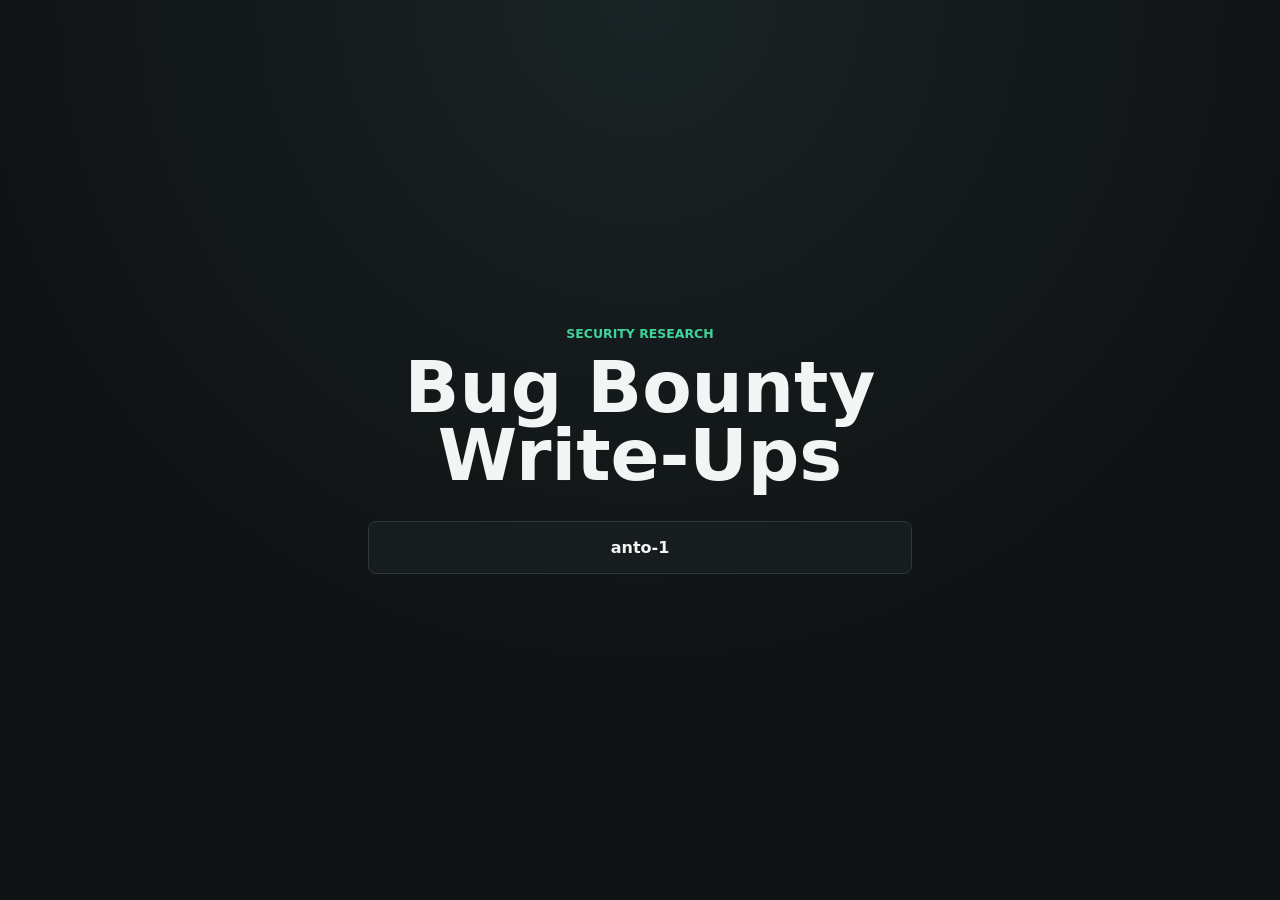
==== index.html @ 87f1a01c "Publish bug bounty write-up page" ====
<!doctype html>
<html lang="en">
<head>
  <meta charset="utf-8">
  <meta name="viewport" content="width=device-width, initial-scale=1">
  <title>Bug Bounty Write-Ups</title>
  <link rel="stylesheet" href="style.css">
</head>
<body>
  <main class="page">
    <section class="list-wrap" aria-labelledby="page-title">
      <p class="eyebrow">Security research</p>
      <h1 id="page-title">Bug Bounty Write-Ups</h1>
      <nav aria-label="Write-up list">
        <ul class="writeup-list">
          <li><a href="anto-1/">anto-1</a></li>
        </ul>
      </nav>
    </section>
  </main>
</body>
</html>
---- style.css ----
:root {
  color-scheme: dark;
  --bg: #101314;
  --panel: #171c1e;
  --text: #f1f5f4;
  --muted: #9db0ad;
  --line: #2d3839;
  --accent: #40d39a;
}

* {
  box-sizing: border-box;
}

body {
  margin: 0;
  min-height: 100vh;
  font-family: Inter, ui-sans-serif, system-ui, -apple-system, BlinkMacSystemFont, "Segoe UI", sans-serif;
  background: radial-gradient(circle at top, #192325 0, var(--bg) 42rem);
  color: var(--text);
}

a {
  color: inherit;
}

.page {
  min-height: 100vh;
  display: grid;
  place-items: center;
  padding: 2rem;
}

.list-wrap {
  width: min(100%, 34rem);
  text-align: center;
}

.eyebrow {
  margin: 0 0 0.75rem;
  color: var(--accent);
  font-size: 0.78rem;
  font-weight: 700;
  letter-spacing: 0;
  text-transform: uppercase;
}

h1 {
  margin: 0 0 2rem;
  font-size: clamp(2.25rem, 8vw, 4.5rem);
  line-height: 0.95;
}

.writeup-list {
  display: grid;
  gap: 0.75rem;
  padding: 0;
  margin: 0;
  list-style: none;
}

.writeup-list a,
.back-link {
  display: block;
  border: 1px solid var(--line);
  border-radius: 8px;
  padding: 1rem 1.15rem;
  background: var(--panel);
  color: var(--text);
  font-weight: 700;
  text-decoration: none;
  transition: border-color 160ms ease, transform 160ms ease, background 160ms ease;
}

.writeup-list a:hover,
.writeup-list a:focus-visible,
.back-link:hover,
.back-link:focus-visible {
  border-color: var(--accent);
  background: #1b2525;
  outline: none;
  transform: translateY(-1px);
}

.article {
  width: min(100%, 46rem);
  margin: 0 auto;
  padding: 5rem 1.25rem;
}

.article h1 {
  margin-bottom: 1rem;
}

.article p {
  color: var(--muted);
  font-size: 1.05rem;
  line-height: 1.7;
}

.back-link {
  display: inline-block;
  margin-top: 2rem;
}
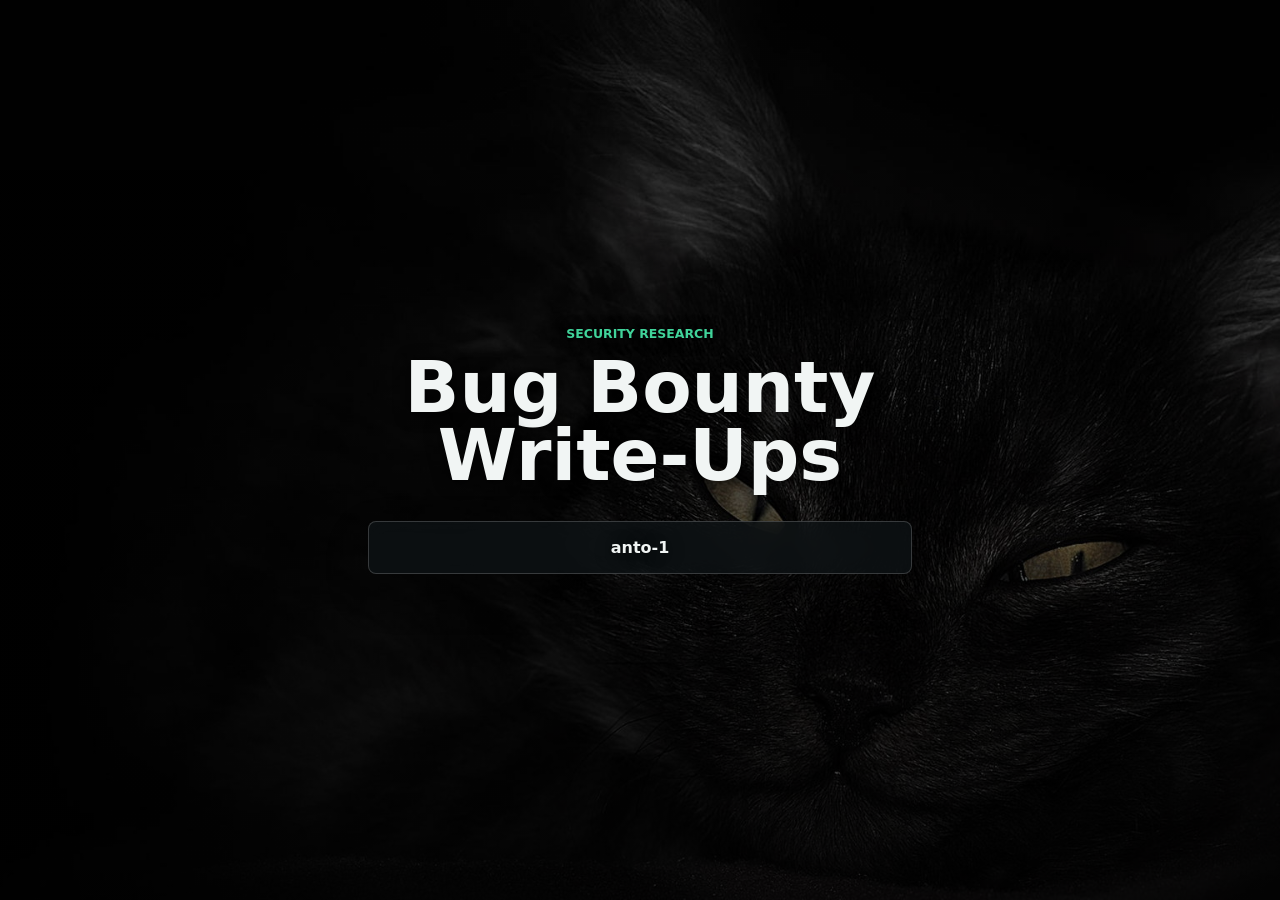
==== commit 9c6f91cc: "Use provided image as landing background" ====
--- a/index.html
+++ b/index.html
@@ -6,7 +6,7 @@
   <title>Bug Bounty Write-Ups</title>
   <link rel="stylesheet" href="style.css">
 </head>
-<body>
+<body class="landing-page">
   <main class="page">
     <section class="list-wrap" aria-labelledby="page-title">
       <p class="eyebrow">Security research</p>
--- a/style.css
+++ b/style.css
@@ -1,10 +1,10 @@
 :root {
   color-scheme: dark;
   --bg: #101314;
-  --panel: #171c1e;
+  --panel: rgba(14, 20, 22, 0.74);
   --text: #f1f5f4;
-  --muted: #9db0ad;
-  --line: #2d3839;
+  --muted: #c0cecc;
+  --line: rgba(255, 255, 255, 0.18);
   --accent: #40d39a;
 }
 
@@ -16,8 +16,18 @@
   margin: 0;
   min-height: 100vh;
   font-family: Inter, ui-sans-serif, system-ui, -apple-system, BlinkMacSystemFont, "Segoe UI", sans-serif;
-  background: radial-gradient(circle at top, #192325 0, var(--bg) 42rem);
+  background:
+    linear-gradient(180deg, rgba(3, 6, 9, 0.5), rgba(3, 6, 9, 0.78)),
+    url("assets/deep-field-bg.jpg") center center / cover no-repeat fixed,
+    var(--bg);
   color: var(--text);
+}
+
+body.landing-page {
+  background:
+    linear-gradient(180deg, rgba(0, 0, 0, 0.44), rgba(0, 0, 0, 0.76)),
+    url("assets/landing-bg.jpg") center center / cover no-repeat fixed,
+    var(--bg);
 }
 
 a {
@@ -34,6 +44,7 @@
 .list-wrap {
   width: min(100%, 34rem);
   text-align: center;
+  text-shadow: 0 2px 16px rgba(0, 0, 0, 0.72);
 }
 
 .eyebrow {
@@ -69,6 +80,8 @@
   color: var(--text);
   font-weight: 700;
   text-decoration: none;
+  backdrop-filter: blur(12px);
+  box-shadow: 0 18px 42px rgba(0, 0, 0, 0.26);
   transition: border-color 160ms ease, transform 160ms ease, background 160ms ease;
 }
 
@@ -77,7 +90,7 @@
 .back-link:hover,
 .back-link:focus-visible {
   border-color: var(--accent);
-  background: #1b2525;
+  background: rgba(21, 31, 30, 0.86);
   outline: none;
   transform: translateY(-1px);
 }
@@ -86,6 +99,7 @@
   width: min(100%, 46rem);
   margin: 0 auto;
   padding: 5rem 1.25rem;
+  text-shadow: 0 2px 16px rgba(0, 0, 0, 0.72);
 }
 
 .article h1 {
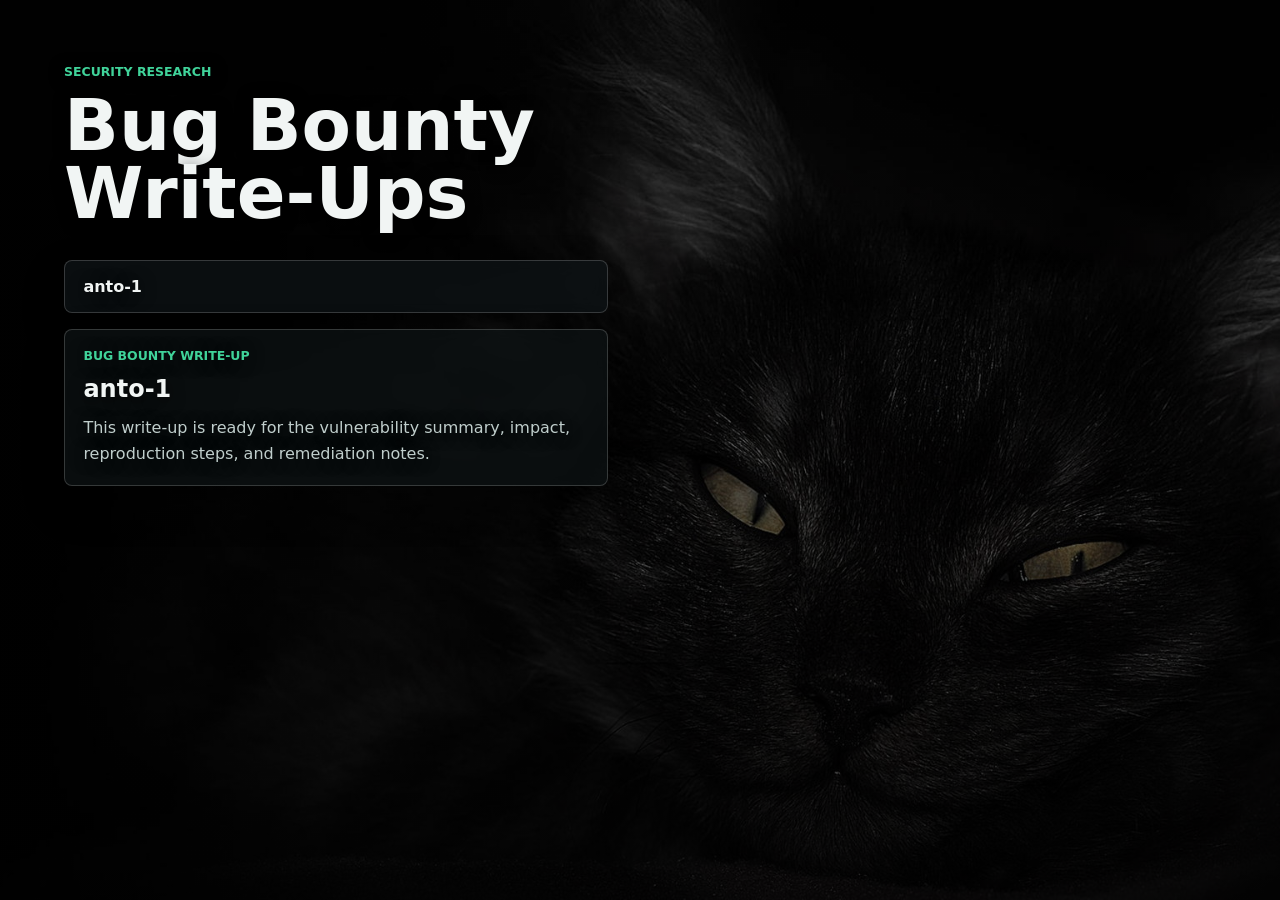
==== commit b2384629: "Keep write-up content on landing page" ====
--- a/index.html
+++ b/index.html
@@ -13,9 +13,14 @@
       <h1 id="page-title">Bug Bounty Write-Ups</h1>
       <nav aria-label="Write-up list">
         <ul class="writeup-list">
-          <li><a href="anto-1/">anto-1</a></li>
+          <li><a href="#anto-1">anto-1</a></li>
         </ul>
       </nav>
+      <section class="writeup-panel" id="anto-1" tabindex="-1">
+        <p class="eyebrow">Bug bounty write-up</p>
+        <h2>anto-1</h2>
+        <p>This write-up is ready for the vulnerability summary, impact, reproduction steps, and remediation notes.</p>
+      </section>
     </section>
   </main>
 </body>
--- a/style.css
+++ b/style.css
@@ -12,14 +12,15 @@
   box-sizing: border-box;
 }
 
+html {
+  scroll-behavior: smooth;
+}
+
 body {
   margin: 0;
   min-height: 100vh;
   font-family: Inter, ui-sans-serif, system-ui, -apple-system, BlinkMacSystemFont, "Segoe UI", sans-serif;
-  background:
-    linear-gradient(180deg, rgba(3, 6, 9, 0.5), rgba(3, 6, 9, 0.78)),
-    url("assets/deep-field-bg.jpg") center center / cover no-repeat fixed,
-    var(--bg);
+  background: var(--bg);
   color: var(--text);
 }
 
@@ -41,10 +42,19 @@
   padding: 2rem;
 }
 
+body.landing-page .page {
+  place-items: start;
+  padding: clamp(1.5rem, 5vw, 4rem);
+}
+
 .list-wrap {
   width: min(100%, 34rem);
   text-align: center;
   text-shadow: 0 2px 16px rgba(0, 0, 0, 0.72);
+}
+
+body.landing-page .list-wrap {
+  text-align: left;
 }
 
 .eyebrow {
@@ -66,12 +76,11 @@
   display: grid;
   gap: 0.75rem;
   padding: 0;
-  margin: 0;
+  margin: 0 0 1rem;
   list-style: none;
 }
 
-.writeup-list a,
-.back-link {
+.writeup-list a {
   display: block;
   border: 1px solid var(--line);
   border-radius: 8px;
@@ -86,33 +95,34 @@
 }
 
 .writeup-list a:hover,
-.writeup-list a:focus-visible,
-.back-link:hover,
-.back-link:focus-visible {
+.writeup-list a:focus-visible {
   border-color: var(--accent);
   background: rgba(21, 31, 30, 0.86);
   outline: none;
   transform: translateY(-1px);
 }
 
-.article {
-  width: min(100%, 46rem);
-  margin: 0 auto;
-  padding: 5rem 1.25rem;
-  text-shadow: 0 2px 16px rgba(0, 0, 0, 0.72);
+.writeup-panel {
+  border: 1px solid var(--line);
+  border-radius: 8px;
+  padding: 1.15rem;
+  background: rgba(14, 20, 22, 0.66);
+  backdrop-filter: blur(12px);
+  box-shadow: 0 18px 42px rgba(0, 0, 0, 0.26);
 }
 
-.article h1 {
-  margin-bottom: 1rem;
+.writeup-panel:focus {
+  outline: 1px solid var(--accent);
+  outline-offset: 4px;
 }
 
-.article p {
-  color: var(--muted);
-  font-size: 1.05rem;
-  line-height: 1.7;
+.writeup-panel h2 {
+  margin: 0 0 0.75rem;
+  font-size: 1.5rem;
 }
 
-.back-link {
-  display: inline-block;
-  margin-top: 2rem;
+.writeup-panel p:last-child {
+  margin: 0;
+  color: var(--muted);
+  line-height: 1.6;
 }
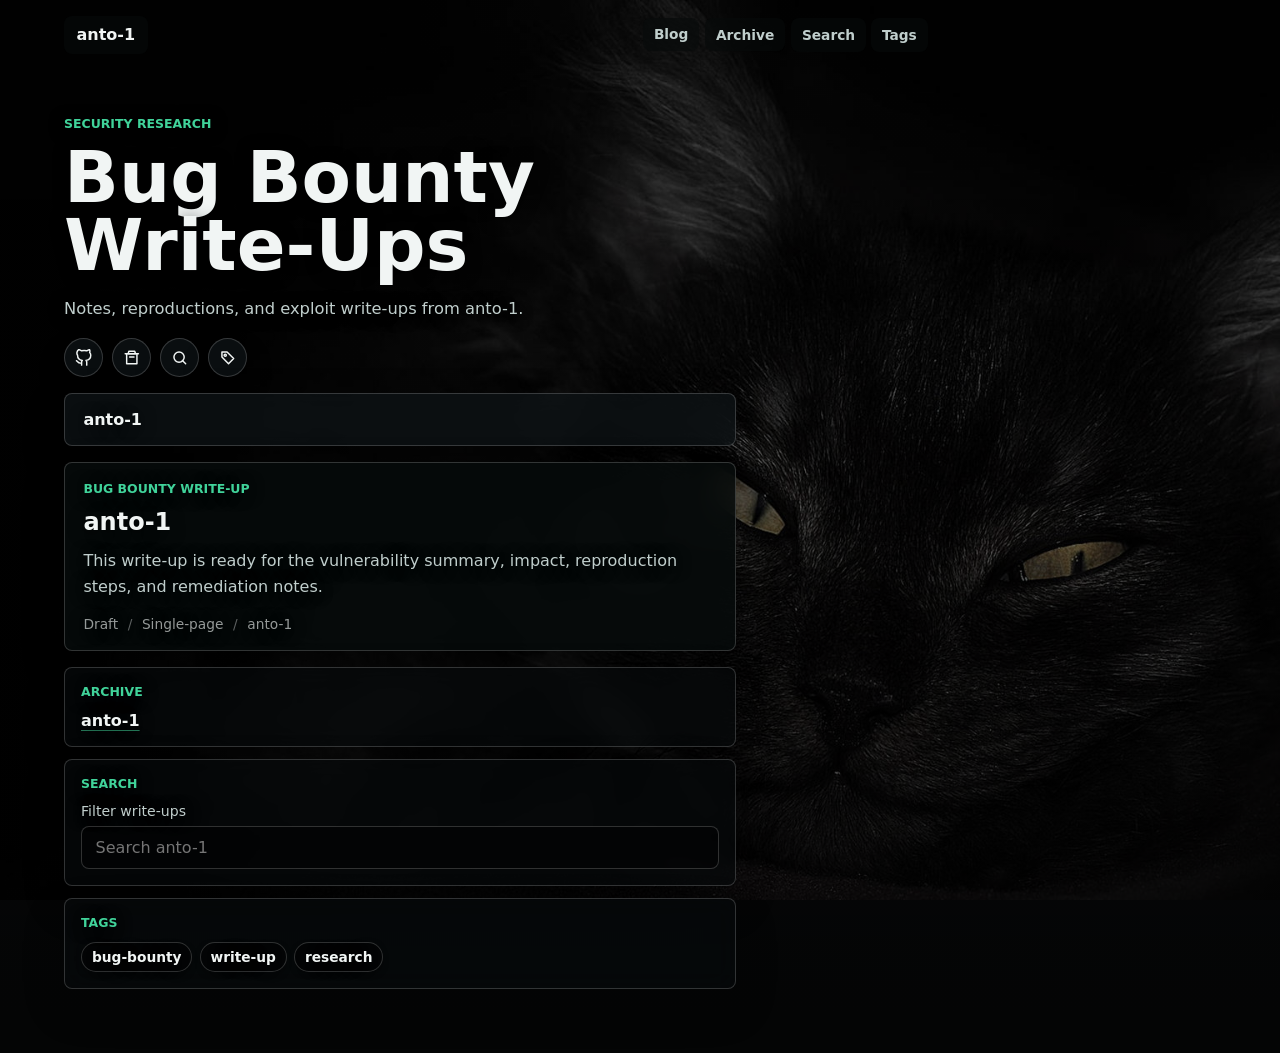
==== commit 9684dce0: "Add single-page blog scaffolding" ====
--- a/index.html
+++ b/index.html
@@ -6,22 +6,115 @@
   <title>Bug Bounty Write-Ups</title>
   <link rel="stylesheet" href="style.css">
 </head>
-<body class="landing-page">
-  <main class="page">
-    <section class="list-wrap" aria-labelledby="page-title">
+<body class="landing-page" id="top">
+  <header class="header">
+    <nav class="header-nav" aria-label="Primary navigation">
+      <a class="logo" href="#top" aria-label="anto-1 home">anto-1</a>
+      <ul class="menu">
+        <li><a href="#blog">Blog</a></li>
+        <li><a href="#archive">Archive</a></li>
+        <li><a href="#search">Search</a></li>
+        <li><a href="#tags">Tags</a></li>
+      </ul>
+    </nav>
+  </header>
+
+  <main class="page main">
+    <section class="list-wrap home-info" id="blog" aria-labelledby="page-title">
       <p class="eyebrow">Security research</p>
       <h1 id="page-title">Bug Bounty Write-Ups</h1>
+      <p class="intro">Notes, reproductions, and exploit write-ups from anto-1.</p>
+
+      <div class="social-icons" aria-label="Quick links">
+        <a href="https://github.com/anto-1" target="_blank" rel="noopener noreferrer" title="GitHub" aria-label="GitHub">
+          <svg viewBox="0 0 24 24" aria-hidden="true">
+            <path d="M9 19c-5 1.5-5-2.5-7-3m14 6v-3.87a3.37 3.37 0 0 0-.94-2.61c3.14-.35 6.44-1.54 6.44-7A5.44 5.44 0 0 0 20 4.77 5.07 5.07 0 0 0 19.91 1S18.73.65 16 2.48a13.38 13.38 0 0 0-7 0C6.27.65 5.09 1 5.09 1A5.44 5.44 0 0 0 3.5 8.55c0 5.42 3.3 6.61 6.44 7A3.37 3.37 0 0 0 9 18.13V22"></path>
+          </svg>
+        </a>
+        <a href="#archive" title="Archive" aria-label="Archive">
+          <svg viewBox="0 0 24 24" aria-hidden="true">
+            <path d="M3 6.5h18"></path>
+            <path d="M5 6.5V20h14V6.5"></path>
+            <path d="M8 3h8l1 3.5H7L8 3z"></path>
+            <path d="M9 11h6"></path>
+          </svg>
+        </a>
+        <a href="#search" title="Search" aria-label="Search">
+          <svg viewBox="0 0 24 24" aria-hidden="true">
+            <circle cx="11" cy="11" r="7"></circle>
+            <path d="m20 20-4.4-4.4"></path>
+          </svg>
+        </a>
+        <a href="#tags" title="Tags" aria-label="Tags">
+          <svg viewBox="0 0 24 24" aria-hidden="true">
+            <path d="M20 13 13 20 4 11V4h7l9 9z"></path>
+            <circle cx="8.5" cy="8.5" r="1.5"></circle>
+          </svg>
+        </a>
+      </div>
+
       <nav aria-label="Write-up list">
         <ul class="writeup-list">
           <li><a href="#anto-1">anto-1</a></li>
         </ul>
       </nav>
-      <section class="writeup-panel" id="anto-1" tabindex="-1">
-        <p class="eyebrow">Bug bounty write-up</p>
-        <h2>anto-1</h2>
-        <p>This write-up is ready for the vulnerability summary, impact, reproduction steps, and remediation notes.</p>
+
+      <article class="post-entry writeup-panel" id="anto-1" tabindex="-1" data-search="anto-1 bug bounty write-up vulnerability summary impact reproduction remediation">
+        <header class="entry-header">
+          <p class="eyebrow">Bug bounty write-up</p>
+          <h2>anto-1</h2>
+        </header>
+        <div class="entry-content">
+          <p>This write-up is ready for the vulnerability summary, impact, reproduction steps, and remediation notes.</p>
+        </div>
+        <footer class="entry-footer">
+          <span>Draft</span><span>Single-page</span><span>anto-1</span>
+        </footer>
+      </article>
+
+      <section class="scaffold-grid" aria-label="Site sections">
+        <section class="scaffold-panel" id="archive">
+          <p class="eyebrow">Archive</p>
+          <a href="#anto-1">anto-1</a>
+        </section>
+
+        <section class="scaffold-panel" id="search">
+          <p class="eyebrow">Search</p>
+          <label class="search-label" for="post-search">Filter write-ups</label>
+          <input id="post-search" class="search-field" type="search" placeholder="Search anto-1">
+          <p class="empty-state" id="search-empty" hidden>No matching write-ups.</p>
+        </section>
+
+        <section class="scaffold-panel" id="tags">
+          <p class="eyebrow">Tags</p>
+          <div class="tag-list">
+            <a href="#anto-1">bug-bounty</a>
+            <a href="#anto-1">write-up</a>
+            <a href="#anto-1">research</a>
+          </div>
+        </section>
       </section>
     </section>
   </main>
+
+  <script>
+    const searchInput = document.querySelector("#post-search");
+    const entries = [...document.querySelectorAll(".post-entry[data-search]")];
+    const emptyState = document.querySelector("#search-empty");
+
+    searchInput?.addEventListener("input", () => {
+      const query = searchInput.value.trim().toLowerCase();
+      let matches = 0;
+
+      entries.forEach((entry) => {
+        const text = entry.dataset.search.toLowerCase();
+        const visible = !query || text.includes(query);
+        entry.hidden = !visible;
+        matches += visible ? 1 : 0;
+      });
+
+      emptyState.hidden = matches > 0;
+    });
+  </script>
 </body>
 </html>
--- a/style.css
+++ b/style.css
@@ -2,10 +2,12 @@
   color-scheme: dark;
   --bg: #101314;
   --panel: rgba(14, 20, 22, 0.74);
+  --panel-strong: rgba(7, 11, 12, 0.82);
   --text: #f1f5f4;
   --muted: #c0cecc;
   --line: rgba(255, 255, 255, 0.18);
   --accent: #40d39a;
+  --accent-2: #f0c75e;
 }
 
 * {
@@ -35,6 +37,62 @@
   color: inherit;
 }
 
+.header {
+  position: fixed;
+  inset: 0 0 auto;
+  z-index: 10;
+  padding: 1rem clamp(1.5rem, 5vw, 4rem) 0;
+}
+
+.header-nav {
+  display: flex;
+  align-items: center;
+  justify-content: space-between;
+  gap: 1rem;
+  width: min(100%, 54rem);
+}
+
+.logo,
+.menu a {
+  border-radius: 8px;
+  background: rgba(7, 11, 12, 0.58);
+  color: var(--text);
+  text-decoration: none;
+  backdrop-filter: blur(12px);
+}
+
+.logo {
+  padding: 0.58rem 0.78rem;
+  font-weight: 800;
+}
+
+.menu {
+  display: flex;
+  flex-wrap: wrap;
+  justify-content: flex-end;
+  gap: 0.35rem;
+  padding: 0;
+  margin: 0;
+  list-style: none;
+}
+
+.menu a {
+  display: block;
+  padding: 0.55rem 0.68rem;
+  color: var(--muted);
+  font-size: 0.86rem;
+  font-weight: 700;
+}
+
+.logo:hover,
+.logo:focus-visible,
+.menu a:hover,
+.menu a:focus-visible {
+  color: var(--text);
+  outline: 1px solid var(--accent);
+  outline-offset: 2px;
+}
+
 .page {
   min-height: 100vh;
   display: grid;
@@ -44,11 +102,11 @@
 
 body.landing-page .page {
   place-items: start;
-  padding: clamp(1.5rem, 5vw, 4rem);
+  padding: clamp(5.75rem, 12vw, 7.25rem) clamp(1.5rem, 5vw, 4rem) clamp(1.5rem, 5vw, 4rem);
 }
 
 .list-wrap {
-  width: min(100%, 34rem);
+  width: min(100%, 42rem);
   text-align: center;
   text-shadow: 0 2px 16px rgba(0, 0, 0, 0.72);
 }
@@ -67,9 +125,57 @@
 }
 
 h1 {
-  margin: 0 0 2rem;
+  margin: 0 0 1rem;
   font-size: clamp(2.25rem, 8vw, 4.5rem);
   line-height: 0.95;
+}
+
+.intro {
+  max-width: 30rem;
+  margin: 0 0 1rem;
+  color: var(--muted);
+  font-size: 1.02rem;
+  line-height: 1.6;
+}
+
+.social-icons {
+  display: flex;
+  flex-wrap: wrap;
+  gap: 0.55rem;
+  margin: 0 0 1rem;
+}
+
+.social-icons a {
+  display: grid;
+  width: 2.45rem;
+  height: 2.45rem;
+  place-items: center;
+  border: 1px solid var(--line);
+  border-radius: 50%;
+  background: var(--panel);
+  color: var(--text);
+  text-decoration: none;
+  backdrop-filter: blur(12px);
+  box-shadow: 0 14px 28px rgba(0, 0, 0, 0.24);
+  transition: border-color 160ms ease, transform 160ms ease, background 160ms ease;
+}
+
+.social-icons a:hover,
+.social-icons a:focus-visible {
+  border-color: var(--accent-2);
+  background: rgba(21, 31, 30, 0.86);
+  outline: none;
+  transform: translateY(-1px);
+}
+
+.social-icons svg {
+  width: 1.1rem;
+  height: 1.1rem;
+  fill: none;
+  stroke: currentColor;
+  stroke-linecap: round;
+  stroke-linejoin: round;
+  stroke-width: 2;
 }
 
 .writeup-list {
@@ -103,10 +209,11 @@
 }
 
 .writeup-panel {
+  margin-bottom: 1rem;
   border: 1px solid var(--line);
   border-radius: 8px;
   padding: 1.15rem;
-  background: rgba(14, 20, 22, 0.66);
+  background: var(--panel-strong);
   backdrop-filter: blur(12px);
   box-shadow: 0 18px 42px rgba(0, 0, 0, 0.26);
 }
@@ -121,8 +228,108 @@
   font-size: 1.5rem;
 }
 
+.entry-content p,
 .writeup-panel p:last-child {
   margin: 0;
   color: var(--muted);
   line-height: 1.6;
 }
+
+.entry-footer {
+  display: flex;
+  flex-wrap: wrap;
+  gap: 0.35rem 0.6rem;
+  margin-top: 1rem;
+  color: rgba(241, 245, 244, 0.62);
+  font-size: 0.86rem;
+}
+
+.entry-footer span + span::before {
+  content: "/";
+  margin-right: 0.6rem;
+  color: rgba(241, 245, 244, 0.38);
+}
+
+.scaffold-grid {
+  display: grid;
+  gap: 0.75rem;
+}
+
+.scaffold-panel {
+  border: 1px solid var(--line);
+  border-radius: 8px;
+  padding: 1rem;
+  background: rgba(7, 11, 12, 0.6);
+  backdrop-filter: blur(12px);
+  box-shadow: 0 18px 42px rgba(0, 0, 0, 0.22);
+}
+
+.scaffold-panel a {
+  color: var(--text);
+  font-weight: 700;
+  text-decoration-color: rgba(64, 211, 154, 0.58);
+  text-underline-offset: 0.22rem;
+}
+
+.search-label {
+  display: block;
+  margin: 0 0 0.45rem;
+  color: var(--muted);
+  font-size: 0.88rem;
+}
+
+.search-field {
+  width: 100%;
+  min-height: 2.65rem;
+  border: 1px solid var(--line);
+  border-radius: 8px;
+  padding: 0 0.85rem;
+  background: rgba(0, 0, 0, 0.34);
+  color: var(--text);
+  font: inherit;
+}
+
+.search-field:focus {
+  border-color: var(--accent);
+  outline: none;
+}
+
+.empty-state {
+  margin: 0.75rem 0 0;
+  color: var(--muted);
+}
+
+.tag-list {
+  display: flex;
+  flex-wrap: wrap;
+  gap: 0.45rem;
+}
+
+.tag-list a {
+  border: 1px solid var(--line);
+  border-radius: 999px;
+  padding: 0.38rem 0.62rem;
+  background: rgba(0, 0, 0, 0.24);
+  font-size: 0.86rem;
+  text-decoration: none;
+}
+
+@media (max-width: 640px) {
+  .header {
+    position: static;
+    padding-bottom: 0;
+  }
+
+  .header-nav {
+    align-items: flex-start;
+    flex-direction: column;
+  }
+
+  .menu {
+    justify-content: flex-start;
+  }
+
+  body.landing-page .page {
+    padding-top: 1.5rem;
+  }
+}
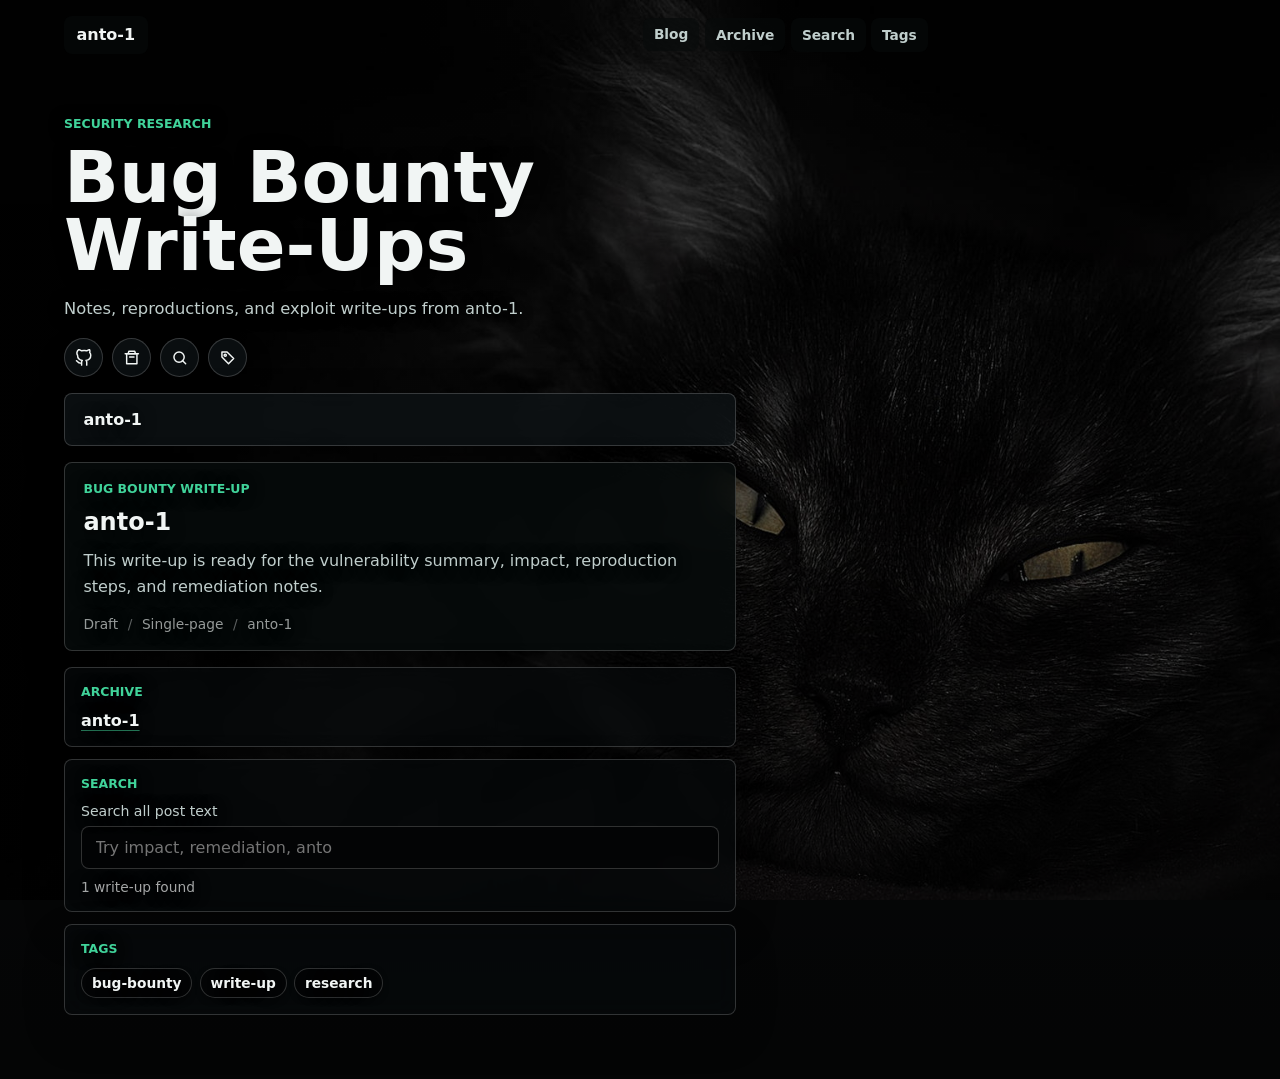
==== commit e8ae8c16: "Add fuzzy post search" ====
--- a/index.html
+++ b/index.html
@@ -59,18 +59,20 @@
         </ul>
       </nav>
 
-      <article class="post-entry writeup-panel" id="anto-1" tabindex="-1" data-search="anto-1 bug bounty write-up vulnerability summary impact reproduction remediation">
-        <header class="entry-header">
-          <p class="eyebrow">Bug bounty write-up</p>
-          <h2>anto-1</h2>
-        </header>
-        <div class="entry-content">
-          <p>This write-up is ready for the vulnerability summary, impact, reproduction steps, and remediation notes.</p>
-        </div>
-        <footer class="entry-footer">
-          <span>Draft</span><span>Single-page</span><span>anto-1</span>
-        </footer>
-      </article>
+      <div class="post-list" id="post-list">
+        <article class="post-entry writeup-panel" id="anto-1" tabindex="-1" data-search="anto-1 bug bounty write-up vulnerability summary impact reproduction remediation">
+          <header class="entry-header">
+            <p class="eyebrow">Bug bounty write-up</p>
+            <h2>anto-1</h2>
+          </header>
+          <div class="entry-content">
+            <p>This write-up is ready for the vulnerability summary, impact, reproduction steps, and remediation notes.</p>
+          </div>
+          <footer class="entry-footer">
+            <span>Draft</span><span>Single-page</span><span>anto-1</span>
+          </footer>
+        </article>
+      </div>
 
       <section class="scaffold-grid" aria-label="Site sections">
         <section class="scaffold-panel" id="archive">
@@ -80,8 +82,9 @@
 
         <section class="scaffold-panel" id="search">
           <p class="eyebrow">Search</p>
-          <label class="search-label" for="post-search">Filter write-ups</label>
-          <input id="post-search" class="search-field" type="search" placeholder="Search anto-1">
+          <label class="search-label" for="post-search">Search all post text</label>
+          <input id="post-search" class="search-field" type="search" placeholder="Try impact, remediation, anto">
+          <output class="result-count" id="search-count" for="post-search" aria-live="polite"></output>
           <p class="empty-state" id="search-empty" hidden>No matching write-ups.</p>
         </section>
 
@@ -99,22 +102,83 @@
 
   <script>
     const searchInput = document.querySelector("#post-search");
-    const entries = [...document.querySelectorAll(".post-entry[data-search]")];
+    const entries = [...document.querySelectorAll(".post-entry")];
+    const resultCount = document.querySelector("#search-count");
     const emptyState = document.querySelector("#search-empty");
 
-    searchInput?.addEventListener("input", () => {
-      const query = searchInput.value.trim().toLowerCase();
+    const normalize = (value) => value
+      .toLowerCase()
+      .normalize("NFKD")
+      .replace(/[\u0300-\u036f]/g, "")
+      .replace(/[^a-z0-9]+/g, " ")
+      .trim();
+
+    const postList = document.querySelector("#post-list");
+
+    const posts = entries.map((entry, index) => {
+      const title = entry.querySelector("h2")?.textContent ?? "";
+      const text = normalize(`${title} ${entry.textContent} ${entry.dataset.search ?? ""}`);
+
+      return { entry, index, text, title };
+    });
+
+    const scoreToken = (token, text) => {
+      if (!token) return 0;
+
+      const exactIndex = text.indexOf(token);
+      if (exactIndex >= 0) {
+        const wordBoundaryBonus = exactIndex === 0 || text[exactIndex - 1] === " " ? 20 : 0;
+        return 100 + wordBoundaryBonus - Math.min(exactIndex, 40);
+      }
+
+      let cursor = 0;
+      let first = -1;
+      let previous = -1;
+      let gapPenalty = 0;
+
+      for (const char of token) {
+        const found = text.indexOf(char, cursor);
+
+        if (found === -1) return -1;
+        if (first === -1) first = found;
+        if (previous !== -1) gapPenalty += found - previous - 1;
+
+        previous = found;
+        cursor = found + 1;
+      }
+
+      return 60 - Math.min(first, 30) - Math.min(gapPenalty, 40);
+    };
+
+    const updateSearch = () => {
+      const tokens = normalize(searchInput?.value ?? "").split(" ").filter(Boolean);
+      const ranked = posts.map((post) => {
+        const score = tokens.reduce((total, token) => {
+          if (total < 0) return -1;
+
+          const tokenScore = scoreToken(token, post.text);
+          return tokenScore < 0 ? -1 : total + tokenScore;
+        }, 0);
+
+        return { ...post, score };
+      });
+
       let matches = 0;
-
-      entries.forEach((entry) => {
-        const text = entry.dataset.search.toLowerCase();
-        const visible = !query || text.includes(query);
+      ranked
+        .sort((a, b) => b.score - a.score || a.index - b.index)
+        .forEach(({ entry, score }) => {
+        const visible = tokens.length === 0 || score >= 0;
         entry.hidden = !visible;
+        postList?.append(entry);
         matches += visible ? 1 : 0;
       });
 
       emptyState.hidden = matches > 0;
-    });
+      resultCount.textContent = `${matches} ${matches === 1 ? "write-up" : "write-ups"} found`;
+    };
+
+    searchInput?.addEventListener("input", updateSearch);
+    updateSearch();
   </script>
 </body>
 </html>
--- a/style.css
+++ b/style.css
@@ -208,6 +208,14 @@
   transform: translateY(-1px);
 }
 
+[hidden] {
+  display: none !important;
+}
+
+.post-list {
+  display: grid;
+}
+
 .writeup-panel {
   margin-bottom: 1rem;
   border: 1px solid var(--line);
@@ -294,6 +302,13 @@
   outline: none;
 }
 
+.result-count {
+  display: block;
+  margin-top: 0.65rem;
+  color: rgba(241, 245, 244, 0.68);
+  font-size: 0.86rem;
+}
+
 .empty-state {
   margin: 0.75rem 0 0;
   color: var(--muted);
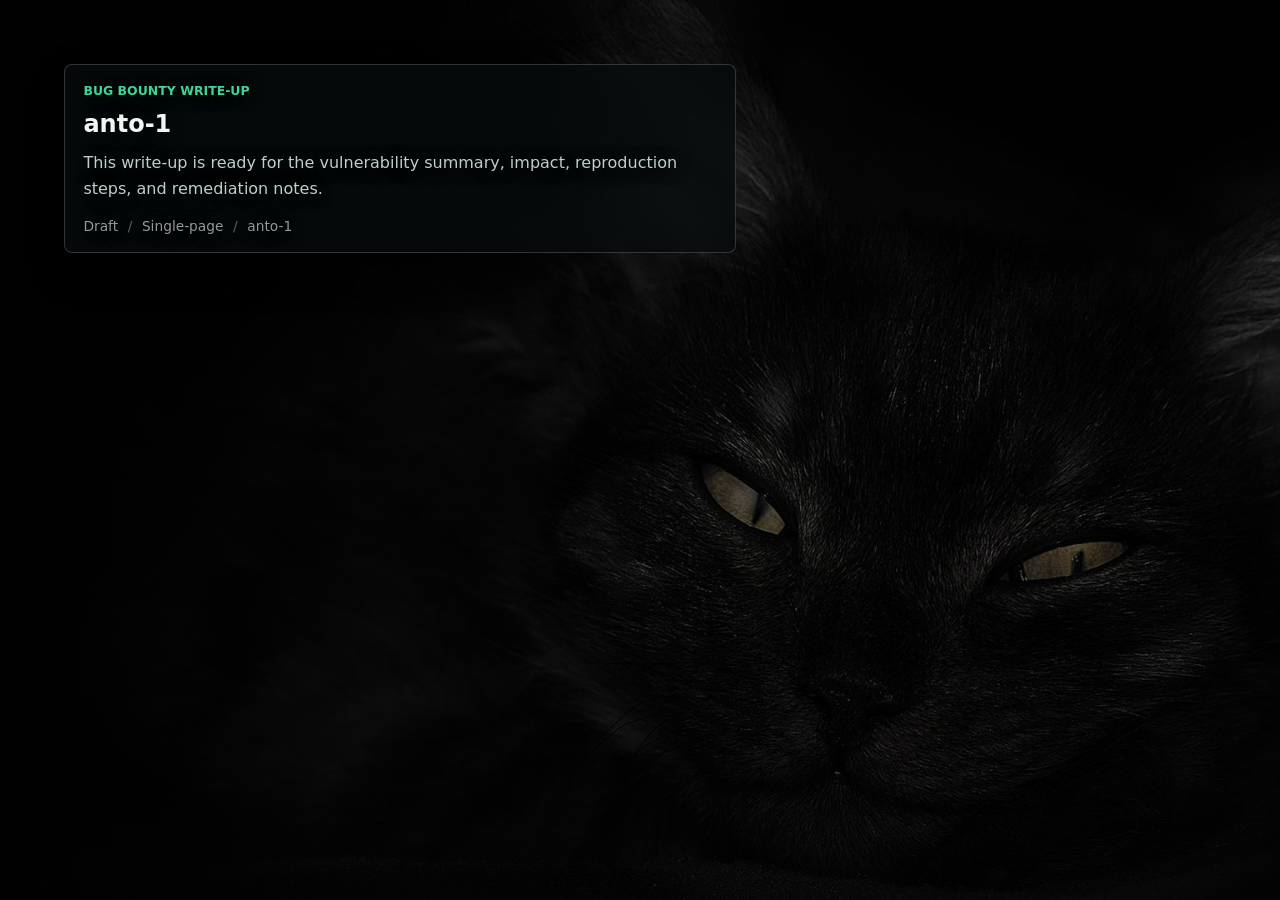
==== commit 72545ce4: "Keep only blog post entries" ====
--- a/index.html
+++ b/index.html
@@ -6,179 +6,22 @@
   <title>Bug Bounty Write-Ups</title>
   <link rel="stylesheet" href="style.css">
 </head>
-<body class="landing-page" id="top">
-  <header class="header">
-    <nav class="header-nav" aria-label="Primary navigation">
-      <a class="logo" href="#top" aria-label="anto-1 home">anto-1</a>
-      <ul class="menu">
-        <li><a href="#blog">Blog</a></li>
-        <li><a href="#archive">Archive</a></li>
-        <li><a href="#search">Search</a></li>
-        <li><a href="#tags">Tags</a></li>
-      </ul>
-    </nav>
-  </header>
-
-  <main class="page main">
-    <section class="list-wrap home-info" id="blog" aria-labelledby="page-title">
-      <p class="eyebrow">Security research</p>
-      <h1 id="page-title">Bug Bounty Write-Ups</h1>
-      <p class="intro">Notes, reproductions, and exploit write-ups from anto-1.</p>
-
-      <div class="social-icons" aria-label="Quick links">
-        <a href="https://github.com/anto-1" target="_blank" rel="noopener noreferrer" title="GitHub" aria-label="GitHub">
-          <svg viewBox="0 0 24 24" aria-hidden="true">
-            <path d="M9 19c-5 1.5-5-2.5-7-3m14 6v-3.87a3.37 3.37 0 0 0-.94-2.61c3.14-.35 6.44-1.54 6.44-7A5.44 5.44 0 0 0 20 4.77 5.07 5.07 0 0 0 19.91 1S18.73.65 16 2.48a13.38 13.38 0 0 0-7 0C6.27.65 5.09 1 5.09 1A5.44 5.44 0 0 0 3.5 8.55c0 5.42 3.3 6.61 6.44 7A3.37 3.37 0 0 0 9 18.13V22"></path>
-          </svg>
-        </a>
-        <a href="#archive" title="Archive" aria-label="Archive">
-          <svg viewBox="0 0 24 24" aria-hidden="true">
-            <path d="M3 6.5h18"></path>
-            <path d="M5 6.5V20h14V6.5"></path>
-            <path d="M8 3h8l1 3.5H7L8 3z"></path>
-            <path d="M9 11h6"></path>
-          </svg>
-        </a>
-        <a href="#search" title="Search" aria-label="Search">
-          <svg viewBox="0 0 24 24" aria-hidden="true">
-            <circle cx="11" cy="11" r="7"></circle>
-            <path d="m20 20-4.4-4.4"></path>
-          </svg>
-        </a>
-        <a href="#tags" title="Tags" aria-label="Tags">
-          <svg viewBox="0 0 24 24" aria-hidden="true">
-            <path d="M20 13 13 20 4 11V4h7l9 9z"></path>
-            <circle cx="8.5" cy="8.5" r="1.5"></circle>
-          </svg>
-        </a>
-      </div>
-
-      <nav aria-label="Write-up list">
-        <ul class="writeup-list">
-          <li><a href="#anto-1">anto-1</a></li>
-        </ul>
-      </nav>
-
-      <div class="post-list" id="post-list">
-        <article class="post-entry writeup-panel" id="anto-1" tabindex="-1" data-search="anto-1 bug bounty write-up vulnerability summary impact reproduction remediation">
-          <header class="entry-header">
-            <p class="eyebrow">Bug bounty write-up</p>
-            <h2>anto-1</h2>
-          </header>
-          <div class="entry-content">
-            <p>This write-up is ready for the vulnerability summary, impact, reproduction steps, and remediation notes.</p>
-          </div>
-          <footer class="entry-footer">
-            <span>Draft</span><span>Single-page</span><span>anto-1</span>
-          </footer>
-        </article>
-      </div>
-
-      <section class="scaffold-grid" aria-label="Site sections">
-        <section class="scaffold-panel" id="archive">
-          <p class="eyebrow">Archive</p>
-          <a href="#anto-1">anto-1</a>
-        </section>
-
-        <section class="scaffold-panel" id="search">
-          <p class="eyebrow">Search</p>
-          <label class="search-label" for="post-search">Search all post text</label>
-          <input id="post-search" class="search-field" type="search" placeholder="Try impact, remediation, anto">
-          <output class="result-count" id="search-count" for="post-search" aria-live="polite"></output>
-          <p class="empty-state" id="search-empty" hidden>No matching write-ups.</p>
-        </section>
-
-        <section class="scaffold-panel" id="tags">
-          <p class="eyebrow">Tags</p>
-          <div class="tag-list">
-            <a href="#anto-1">bug-bounty</a>
-            <a href="#anto-1">write-up</a>
-            <a href="#anto-1">research</a>
-          </div>
-        </section>
-      </section>
-    </section>
+<body class="landing-page">
+  <main class="page main" aria-label="Blog posts">
+    <div class="post-list">
+      <article class="post-entry" id="anto-1" tabindex="-1">
+        <header class="entry-header">
+          <p class="eyebrow">Bug bounty write-up</p>
+          <h2>anto-1</h2>
+        </header>
+        <div class="entry-content">
+          <p>This write-up is ready for the vulnerability summary, impact, reproduction steps, and remediation notes.</p>
+        </div>
+        <footer class="entry-footer">
+          <span>Draft</span><span>Single-page</span><span>anto-1</span>
+        </footer>
+      </article>
+    </div>
   </main>
-
-  <script>
-    const searchInput = document.querySelector("#post-search");
-    const entries = [...document.querySelectorAll(".post-entry")];
-    const resultCount = document.querySelector("#search-count");
-    const emptyState = document.querySelector("#search-empty");
-
-    const normalize = (value) => value
-      .toLowerCase()
-      .normalize("NFKD")
-      .replace(/[\u0300-\u036f]/g, "")
-      .replace(/[^a-z0-9]+/g, " ")
-      .trim();
-
-    const postList = document.querySelector("#post-list");
-
-    const posts = entries.map((entry, index) => {
-      const title = entry.querySelector("h2")?.textContent ?? "";
-      const text = normalize(`${title} ${entry.textContent} ${entry.dataset.search ?? ""}`);
-
-      return { entry, index, text, title };
-    });
-
-    const scoreToken = (token, text) => {
-      if (!token) return 0;
-
-      const exactIndex = text.indexOf(token);
-      if (exactIndex >= 0) {
-        const wordBoundaryBonus = exactIndex === 0 || text[exactIndex - 1] === " " ? 20 : 0;
-        return 100 + wordBoundaryBonus - Math.min(exactIndex, 40);
-      }
-
-      let cursor = 0;
-      let first = -1;
-      let previous = -1;
-      let gapPenalty = 0;
-
-      for (const char of token) {
-        const found = text.indexOf(char, cursor);
-
-        if (found === -1) return -1;
-        if (first === -1) first = found;
-        if (previous !== -1) gapPenalty += found - previous - 1;
-
-        previous = found;
-        cursor = found + 1;
-      }
-
-      return 60 - Math.min(first, 30) - Math.min(gapPenalty, 40);
-    };
-
-    const updateSearch = () => {
-      const tokens = normalize(searchInput?.value ?? "").split(" ").filter(Boolean);
-      const ranked = posts.map((post) => {
-        const score = tokens.reduce((total, token) => {
-          if (total < 0) return -1;
-
-          const tokenScore = scoreToken(token, post.text);
-          return tokenScore < 0 ? -1 : total + tokenScore;
-        }, 0);
-
-        return { ...post, score };
-      });
-
-      let matches = 0;
-      ranked
-        .sort((a, b) => b.score - a.score || a.index - b.index)
-        .forEach(({ entry, score }) => {
-        const visible = tokens.length === 0 || score >= 0;
-        entry.hidden = !visible;
-        postList?.append(entry);
-        matches += visible ? 1 : 0;
-      });
-
-      emptyState.hidden = matches > 0;
-      resultCount.textContent = `${matches} ${matches === 1 ? "write-up" : "write-ups"} found`;
-    };
-
-    searchInput?.addEventListener("input", updateSearch);
-    updateSearch();
-  </script>
 </body>
 </html>
--- a/style.css
+++ b/style.css
@@ -1,21 +1,15 @@
 :root {
   color-scheme: dark;
   --bg: #101314;
-  --panel: rgba(14, 20, 22, 0.74);
   --panel-strong: rgba(7, 11, 12, 0.82);
   --text: #f1f5f4;
   --muted: #c0cecc;
   --line: rgba(255, 255, 255, 0.18);
   --accent: #40d39a;
-  --accent-2: #f0c75e;
 }
 
 * {
   box-sizing: border-box;
-}
-
-html {
-  scroll-behavior: smooth;
 }
 
 body {
@@ -33,86 +27,11 @@
     var(--bg);
 }
 
-a {
-  color: inherit;
-}
-
-.header {
-  position: fixed;
-  inset: 0 0 auto;
-  z-index: 10;
-  padding: 1rem clamp(1.5rem, 5vw, 4rem) 0;
-}
-
-.header-nav {
-  display: flex;
-  align-items: center;
-  justify-content: space-between;
-  gap: 1rem;
-  width: min(100%, 54rem);
-}
-
-.logo,
-.menu a {
-  border-radius: 8px;
-  background: rgba(7, 11, 12, 0.58);
-  color: var(--text);
-  text-decoration: none;
-  backdrop-filter: blur(12px);
-}
-
-.logo {
-  padding: 0.58rem 0.78rem;
-  font-weight: 800;
-}
-
-.menu {
-  display: flex;
-  flex-wrap: wrap;
-  justify-content: flex-end;
-  gap: 0.35rem;
-  padding: 0;
-  margin: 0;
-  list-style: none;
-}
-
-.menu a {
-  display: block;
-  padding: 0.55rem 0.68rem;
-  color: var(--muted);
-  font-size: 0.86rem;
-  font-weight: 700;
-}
-
-.logo:hover,
-.logo:focus-visible,
-.menu a:hover,
-.menu a:focus-visible {
-  color: var(--text);
-  outline: 1px solid var(--accent);
-  outline-offset: 2px;
-}
-
 .page {
   min-height: 100vh;
   display: grid;
-  place-items: center;
-  padding: 2rem;
-}
-
-body.landing-page .page {
   place-items: start;
-  padding: clamp(5.75rem, 12vw, 7.25rem) clamp(1.5rem, 5vw, 4rem) clamp(1.5rem, 5vw, 4rem);
-}
-
-.list-wrap {
-  width: min(100%, 42rem);
-  text-align: center;
-  text-shadow: 0 2px 16px rgba(0, 0, 0, 0.72);
-}
-
-body.landing-page .list-wrap {
-  text-align: left;
+  padding: clamp(1.5rem, 5vw, 4rem);
 }
 
 .eyebrow {
@@ -124,100 +43,14 @@
   text-transform: uppercase;
 }
 
-h1 {
-  margin: 0 0 1rem;
-  font-size: clamp(2.25rem, 8vw, 4.5rem);
-  line-height: 0.95;
+.post-list {
+  display: grid;
+  width: min(100%, 42rem);
+  text-align: left;
+  text-shadow: 0 2px 16px rgba(0, 0, 0, 0.72);
 }
 
-.intro {
-  max-width: 30rem;
-  margin: 0 0 1rem;
-  color: var(--muted);
-  font-size: 1.02rem;
-  line-height: 1.6;
-}
-
-.social-icons {
-  display: flex;
-  flex-wrap: wrap;
-  gap: 0.55rem;
-  margin: 0 0 1rem;
-}
-
-.social-icons a {
-  display: grid;
-  width: 2.45rem;
-  height: 2.45rem;
-  place-items: center;
-  border: 1px solid var(--line);
-  border-radius: 50%;
-  background: var(--panel);
-  color: var(--text);
-  text-decoration: none;
-  backdrop-filter: blur(12px);
-  box-shadow: 0 14px 28px rgba(0, 0, 0, 0.24);
-  transition: border-color 160ms ease, transform 160ms ease, background 160ms ease;
-}
-
-.social-icons a:hover,
-.social-icons a:focus-visible {
-  border-color: var(--accent-2);
-  background: rgba(21, 31, 30, 0.86);
-  outline: none;
-  transform: translateY(-1px);
-}
-
-.social-icons svg {
-  width: 1.1rem;
-  height: 1.1rem;
-  fill: none;
-  stroke: currentColor;
-  stroke-linecap: round;
-  stroke-linejoin: round;
-  stroke-width: 2;
-}
-
-.writeup-list {
-  display: grid;
-  gap: 0.75rem;
-  padding: 0;
-  margin: 0 0 1rem;
-  list-style: none;
-}
-
-.writeup-list a {
-  display: block;
-  border: 1px solid var(--line);
-  border-radius: 8px;
-  padding: 1rem 1.15rem;
-  background: var(--panel);
-  color: var(--text);
-  font-weight: 700;
-  text-decoration: none;
-  backdrop-filter: blur(12px);
-  box-shadow: 0 18px 42px rgba(0, 0, 0, 0.26);
-  transition: border-color 160ms ease, transform 160ms ease, background 160ms ease;
-}
-
-.writeup-list a:hover,
-.writeup-list a:focus-visible {
-  border-color: var(--accent);
-  background: rgba(21, 31, 30, 0.86);
-  outline: none;
-  transform: translateY(-1px);
-}
-
-[hidden] {
-  display: none !important;
-}
-
-.post-list {
-  display: grid;
-}
-
-.writeup-panel {
-  margin-bottom: 1rem;
+.post-entry {
   border: 1px solid var(--line);
   border-radius: 8px;
   padding: 1.15rem;
@@ -226,18 +59,17 @@
   box-shadow: 0 18px 42px rgba(0, 0, 0, 0.26);
 }
 
-.writeup-panel:focus {
+.post-entry:focus {
   outline: 1px solid var(--accent);
   outline-offset: 4px;
 }
 
-.writeup-panel h2 {
+.post-entry h2 {
   margin: 0 0 0.75rem;
   font-size: 1.5rem;
 }
 
-.entry-content p,
-.writeup-panel p:last-child {
+.entry-content p {
   margin: 0;
   color: var(--muted);
   line-height: 1.6;
@@ -257,94 +89,3 @@
   margin-right: 0.6rem;
   color: rgba(241, 245, 244, 0.38);
 }
-
-.scaffold-grid {
-  display: grid;
-  gap: 0.75rem;
-}
-
-.scaffold-panel {
-  border: 1px solid var(--line);
-  border-radius: 8px;
-  padding: 1rem;
-  background: rgba(7, 11, 12, 0.6);
-  backdrop-filter: blur(12px);
-  box-shadow: 0 18px 42px rgba(0, 0, 0, 0.22);
-}
-
-.scaffold-panel a {
-  color: var(--text);
-  font-weight: 700;
-  text-decoration-color: rgba(64, 211, 154, 0.58);
-  text-underline-offset: 0.22rem;
-}
-
-.search-label {
-  display: block;
-  margin: 0 0 0.45rem;
-  color: var(--muted);
-  font-size: 0.88rem;
-}
-
-.search-field {
-  width: 100%;
-  min-height: 2.65rem;
-  border: 1px solid var(--line);
-  border-radius: 8px;
-  padding: 0 0.85rem;
-  background: rgba(0, 0, 0, 0.34);
-  color: var(--text);
-  font: inherit;
-}
-
-.search-field:focus {
-  border-color: var(--accent);
-  outline: none;
-}
-
-.result-count {
-  display: block;
-  margin-top: 0.65rem;
-  color: rgba(241, 245, 244, 0.68);
-  font-size: 0.86rem;
-}
-
-.empty-state {
-  margin: 0.75rem 0 0;
-  color: var(--muted);
-}
-
-.tag-list {
-  display: flex;
-  flex-wrap: wrap;
-  gap: 0.45rem;
-}
-
-.tag-list a {
-  border: 1px solid var(--line);
-  border-radius: 999px;
-  padding: 0.38rem 0.62rem;
-  background: rgba(0, 0, 0, 0.24);
-  font-size: 0.86rem;
-  text-decoration: none;
-}
-
-@media (max-width: 640px) {
-  .header {
-    position: static;
-    padding-bottom: 0;
-  }
-
-  .header-nav {
-    align-items: flex-start;
-    flex-direction: column;
-  }
-
-  .menu {
-    justify-content: flex-start;
-  }
-
-  body.landing-page .page {
-    padding-top: 1.5rem;
-  }
-}
